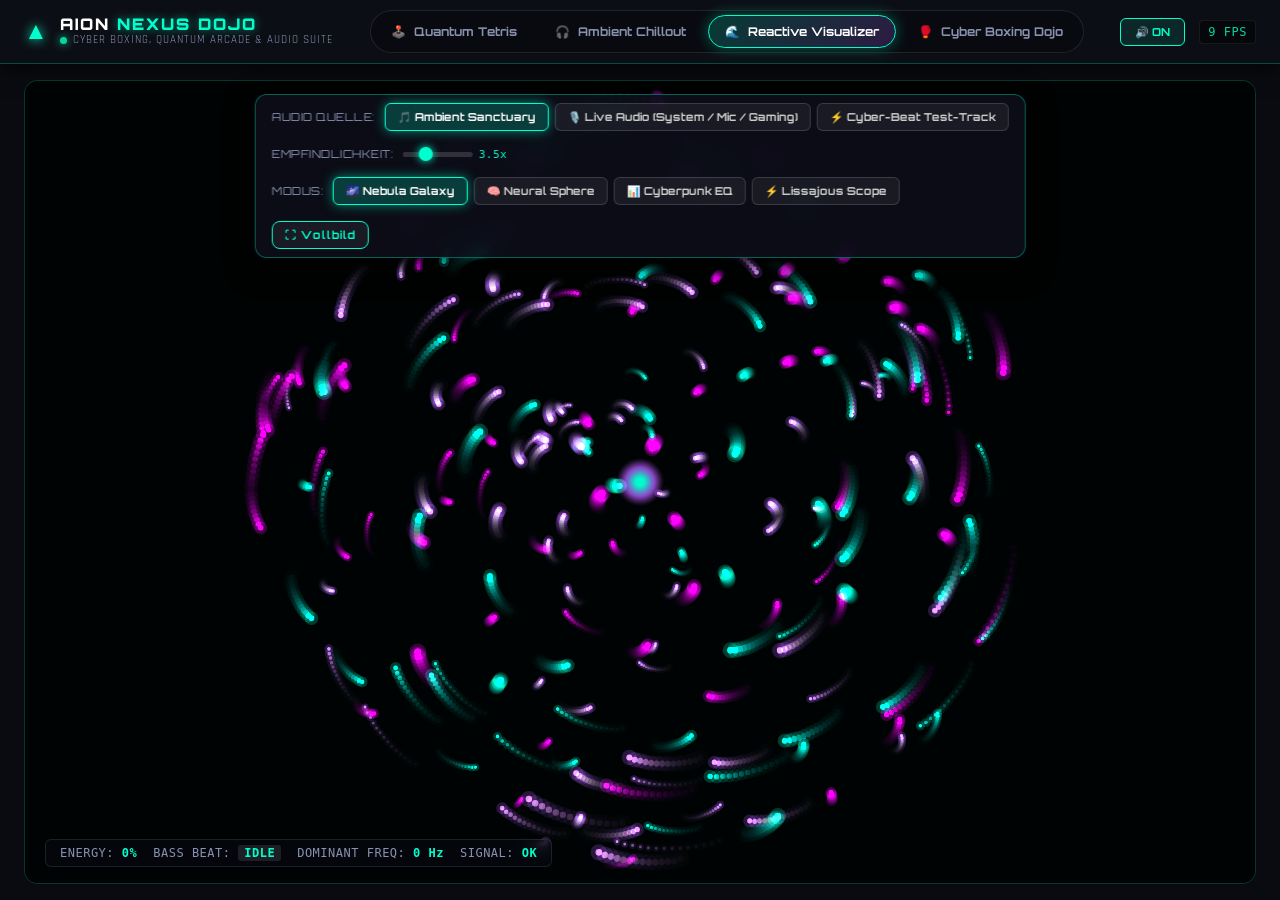
==== dojo/index.html @ 8d5af191 "feat(dojo): replace donate button with AION NEXUS Dojo (new tab) & bundle creative suite + focal ten" ====
<!DOCTYPE html>
<html lang="de">
<head>
    <meta charset="UTF-8">
    <meta name="viewport" content="width=device-width, initial-scale=1.0, maximum-scale=1.0, user-scalable=no">
    <title>AION NEXUS Dojo & Creative Lab</title>
    <link rel="stylesheet" href="style.css">
    <link rel="preconnect" href="https://fonts.googleapis.com">
    <link rel="preconnect" href="https://fonts.gstatic.com" crossorigin>
    <link href="https://fonts.googleapis.com/css2?family=Orbitron:wght@500;700;900&family=Rajdhani:wght@500;600;700&display=swap" rel="stylesheet">
</head>
<body>
    <div id="cyber-backdrop"></div>
    <div id="ambient-glow"></div>

    <!-- MAIN HEADER -->
    <header id="main-header">
        <div class="header-left">
            <div class="logo-mark">▲</div>
            <div class="logo-text">
                <h1>AION <span>NEXUS DOJO</span></h1>
                <div class="sub-status"><span class="live-dot"></span> CYBER BOXING, QUANTUM ARCADE & AUDIO SUITE</div>
            </div>
        </div>
        <nav id="nav-dock">
            <button class="nav-tab active" data-tab="tetris">
                <span class="tab-icon">🕹️</span>
                <span class="tab-label">Quantum Tetris</span>
            </button>
            <button class="nav-tab" data-tab="ambient">
                <span class="tab-icon">🎧</span>
                <span class="tab-label">Ambient Chillout</span>
            </button>
            <button class="nav-tab" data-tab="visualizer">
                <span class="tab-icon">🌊</span>
                <span class="tab-label">Reactive Visualizer</span>
            </button>
            <button class="nav-tab" data-tab="boxing">
                <span class="tab-icon">🥊</span>
                <span class="tab-label">Cyber Boxing Dojo</span>
            </button>
        </nav>
        <div class="header-right">
            <button id="btn-master-mute" class="control-btn" title="Master Audio Toggle">🔊 ON</button>
            <div id="fps-counter">60 FPS</div>
        </div>
    </header>

    <!-- CONTENT CONTAINER -->
    <main id="app-container">

        <!-- ================= TAB 1: QUANTUM TETRIS ================= -->
        <section id="tab-tetris" class="tab-panel active">
            <div class="tetris-wrapper">
                <!-- Left Sidebar: Hold & Stats -->
                <div class="tetris-side-col">
                    <div class="cyber-card hold-card">
                        <h3>HOLD</h3>
                        <canvas id="tetris-hold-canvas" width="80" height="65"></canvas>
                        <div class="card-hint">[C] / [Shift]</div>
                    </div>
                    <div class="cyber-card stat-card">
                        <div class="stat-item">
                            <span class="stat-title">SCORE</span>
                            <span id="tetris-score" class="stat-num neon-green">0</span>
                        </div>
                        <div class="stat-item">
                            <span class="stat-title">LINES</span>
                            <span id="tetris-lines" class="stat-num neon-cyan">0</span>
                        </div>
                        <div class="stat-item">
                            <span class="stat-title">LEVEL</span>
                            <span id="tetris-level" class="stat-num neon-gold">1</span>
                        </div>
                        <div class="stat-item">
                            <span class="stat-title">TEMPO</span>
                            <span id="tetris-speed" class="stat-num neon-magenta">1.0x</span>
                        </div>
                        <div class="stat-item">
                            <span class="stat-title">BEST</span>
                            <span id="tetris-highscore" class="stat-num neon-cyan">0</span>
                        </div>
                    </div>
                    
                    <!-- Permanent Controls Actions -->
                    <button id="btn-tetris-main-start" class="cyber-btn primary-glow w-100">▶ START SPIEL (SPACE)</button>
                    <button id="btn-tetris-main-pause" class="cyber-btn outline w-100">⏸ PAUSE (P)</button>
                </div>

                <!-- Center: Matrix Canvas (Compact 180x360 - 30% reduced) -->
                <div class="tetris-board-container compact">
                    <canvas id="tetris-canvas" width="180" height="360"></canvas>
                    <div id="tetris-overlay" class="overlay-modal">
                        <h2 id="tetris-overlay-title">QUANTUM TETRIS</h2>
                        <p id="tetris-overlay-msg">Bereit für die Matrix? Klicke auf Start oder drücke LEERTASTE / ENTER!</p>
                        <button id="btn-tetris-start" class="cyber-btn primary">▶ START GAME</button>
                    </div>
                </div>

                <!-- Right Sidebar: Next & Controls -->
                <div class="tetris-side-col">
                    <div class="cyber-card next-card">
                        <h3>NEXT</h3>
                        <canvas id="tetris-next-canvas" width="80" height="150"></canvas>
                    </div>
                    <div class="cyber-card controls-card">
                        <h3>TASTATUR</h3>
                        <ul class="key-list">
                            <li><span class="key-badge">◀ ▶ / A D</span> Bewegen</li>
                            <li><span class="key-badge">▲ / W</span> Drehen</li>
                            <li><span class="key-badge">▼ / S</span> Soft Drop</li>
                            <li><span class="key-badge">Space</span> Hard Drop</li>
                            <li><span class="key-badge">C / Shift</span> Hold Piece</li>
                            <li><span class="key-badge">P</span> Pause</li>
                        </ul>
                    </div>
                </div>
            </div>

            <!-- Mobile Touch Controls -->
            <div id="tetris-touch-bar">
                <button class="touch-btn" id="btn-t-hold">HOLD</button>
                <button class="touch-btn" id="btn-t-left">◀</button>
                <button class="touch-btn" id="btn-t-rotate">⟳</button>
                <button class="touch-btn" id="btn-t-right">▶</button>
                <button class="touch-btn" id="btn-t-down">▼</button>
                <button class="touch-btn accent" id="btn-t-drop">⚡ DROP</button>
            </div>
        </section>


        <!-- ================= TAB 2: AMBIENT CHILLOUT ================= -->
        <section id="tab-ambient" class="tab-panel">
            <div class="ambient-wrapper">
                <div class="ambient-intro-card">
                    <div class="ambient-title-row">
                        <div>
                            <h2>AION AMBIENT SANCTUARY</h2>
                            <p class="subtitle">Echtzeit generierte prozedurale Klangsphären & Theta-Wellen (Reine Synthese ohne Loops)</p>
                        </div>
                        <div class="ambient-global-actions">
                            <button id="btn-ambient-toggle" class="cyber-btn primary-glow">▶ START SANCTUARY</button>
                            <button id="btn-ambient-autodj" class="cyber-btn dj-btn">🎛️ AUTO-DJ: AUS</button>
                            <button id="btn-ambient-random" class="cyber-btn outline">🎲 RANDOM MOOD</button>
                        </div>
                    </div>

                    <!-- Auto-DJ Status Banner -->
                    <div id="autodj-banner" class="autodj-banner hidden">
                        <span class="dj-icon">🎧</span>
                        <span id="autodj-status-text">DJ AION: Analysiert Klangwellen und mischt Harmonien...</span>
                    </div>

                    <!-- Preset Selector -->
                    <div class="preset-pills">
                        <span class="preset-label">STIMMUNGEN:</span>
                        <button class="preset-pill active" data-preset="cosmic_void">🌌 Deep Cosmic Void</button>
                        <button class="preset-pill" data-preset="theta_meditation">🧘 432 Hz Theta Heal</button>
                        <button class="preset-pill" data-preset="stellar_rain">🌧️ Stellar Rain & Wind</button>
                        <button class="preset-pill" data-preset="cyber_aurora">✨ Cyber Aurora Pad</button>
                        <button class="preset-pill" data-preset="zen_temple">⛩️ Zen Bell Sanctuary</button>
                    </div>
                </div>

                <!-- Sliders Grid -->
                <div class="channel-grid">
                    <!-- Layer 1: Cosmic Drone -->
                    <div class="channel-card">
                        <div class="channel-header">
                            <span class="ch-badge">SUB</span>
                            <h4>Cosmic Sub-Bass Drone</h4>
                            <span class="ch-val" id="val-drone">65%</span>
                        </div>
                        <p class="ch-desc">Warme, schwebende Tiefbass-Resonanz (45–65 Hz)</p>
                        <input type="range" id="slider-drone" min="0" max="100" value="65" class="ch-slider">
                        <div class="ch-tags"><span>warm</span><span>grounding</span></div>
                    </div>

                    <!-- Layer 2: Binaural 432Hz Theta -->
                    <div class="channel-card highlight-purple">
                        <div class="channel-header">
                            <span class="ch-badge purple">THETA</span>
                            <h4>Binaural Waves (432 Hz / 6 Hz)</h4>
                            <span class="ch-val" id="val-binaural">50%</span>
                        </div>
                        <p class="ch-desc">Stereo-Phasendifferenz zur Förderung tiefer Entspannung</p>
                        <input type="range" id="slider-binaural" min="0" max="100" value="50" class="ch-slider purple">
                        <div class="ch-tags"><span>focus</span><span>alpha-theta</span></div>
                    </div>

                    <!-- Layer 3: Generative Chords -->
                    <div class="channel-card">
                        <div class="channel-header">
                            <span class="ch-badge cyan">HARMONY</span>
                            <h4>Ethereal Pad & Chords</h4>
                            <span class="ch-val" id="val-chords">60%</span>
                        </div>
                        <p class="ch-desc">Sanft modulierte, prozedurale Lydische / Pentatonische Akkorde</p>
                        <input type="range" id="slider-chords" min="0" max="100" value="60" class="ch-slider cyan">
                        <div class="ch-tags"><span>generative</span><span>floating</span></div>
                    </div>

                    <!-- Layer 4: Pink Noise Rain -->
                    <div class="channel-card">
                        <div class="channel-header">
                            <span class="ch-badge">NATURE</span>
                            <h4>Stellar Rain & Pink Noise</h4>
                            <span class="ch-val" id="val-rain">35%</span>
                        </div>
                        <p class="ch-desc">Gefiltertes prozedurales Rauschen für sanfte Schlaf-Atmosphäre</p>
                        <input type="range" id="slider-rain" min="0" max="100" value="35" class="ch-slider">
                        <div class="ch-tags"><span>calming</span><span>masking</span></div>
                    </div>

                    <!-- Layer 5: Stellar Wind -->
                    <div class="channel-card">
                        <div class="channel-header">
                            <span class="ch-badge">AIR</span>
                            <h4>Cosmic Solar Wind</h4>
                            <span class="ch-val" id="val-wind">40%</span>
                        </div>
                        <p class="ch-desc">Resonanter Bandpass-Wind mit dynamischer LFO-Modulation</p>
                        <input type="range" id="slider-wind" min="0" max="100" value="40" class="ch-slider">
                        <div class="ch-tags"><span>deep space</span><span>breathing</span></div>
                    </div>

                    <!-- Layer 6: Zen Chimes -->
                    <div class="channel-card">
                        <div class="channel-header">
                            <span class="ch-badge gold">BELLS</span>
                            <h4>Crystalline Chimes</h4>
                            <span class="ch-val" id="val-chimes">45%</span>
                        </div>
                        <p class="ch-desc">Zufällig perlende pentatonische Glocken mit langem Nachhall</p>
                        <input type="range" id="slider-chimes" min="0" max="100" value="45" class="ch-slider gold">
                        <div class="ch-tags"><span>sparkle</span><span>zen</span></div>
                    </div>
                </div>

                <!-- Mini Waveform Preview -->
                <div class="ambient-footer-card">
                    <span class="footer-label">SANCTUARY AUDIO SPECTRUM</span>
                    <canvas id="ambient-mini-canvas" width="600" height="40"></canvas>
                    <button id="btn-ambient-to-visualizer" class="cyber-btn sm outline">IN GROSSEM VISUALIZER ÖFFNEN ➔</button>
                </div>
            </div>
        </section>


        <!-- ================= TAB 3: REACTIVE VISUALIZER ================= -->
        <section id="tab-visualizer" class="tab-panel">
            <div class="visualizer-wrapper">
                <!-- Floating Control Dock -->
                <div class="vis-dock">
                    <div class="vis-source-group">
                        <span class="vis-label">AUDIO QUELLE:</span>
                        <button id="btn-source-ambient" class="vis-btn active">🎵 Ambient Sanctuary</button>
                        <button id="btn-source-mic" class="vis-btn">🎙️ Live Audio (System / Mic / Gaming)</button>
                        <button id="btn-source-testbeat" class="vis-btn">⚡ Cyber-Beat Test-Track</button>
                    </div>

                    <div class="vis-sens-group">
                        <span class="vis-label">EMPFINDLICHKEIT:</span>
                        <input type="range" id="slider-vis-sens" min="10" max="100" value="35" step="5" class="vis-slider" title="Audio Sensitivity / Pre-Amp">
                        <span id="val-vis-sens" class="sens-val">3.5x</span>
                    </div>

                    <div class="vis-mode-group">
                        <span class="vis-label">MODUS:</span>
                        <button class="vis-mode-btn active" data-mode="nebula">🌌 Nebula Galaxy</button>
                        <button class="vis-mode-btn" data-mode="sphere">🧠 Neural Sphere</button>
                        <button class="vis-mode-btn" data-mode="bars">📊 Cyberpunk EQ</button>
                        <button class="vis-mode-btn" data-mode="lissajous">⚡ Lissajous Scope</button>
                    </div>

                    <div class="vis-action-group">
                        <button id="btn-vis-fullscreen" class="cyber-btn sm outline" title="Toggle Fullscreen">⛶ Vollbild</button>
                    </div>
                </div>

                <!-- Main Reactive Canvas -->
                <div class="vis-canvas-container">
                    <canvas id="visualizer-canvas"></canvas>
                    <div id="vis-hud">
                        <div class="hud-item"><span class="hud-lbl">ENERGY:</span> <span id="hud-energy">0%</span></div>
                        <div class="hud-item"><span class="hud-lbl">BASS BEAT:</span> <span id="hud-beat" class="beat-pill">IDLE</span></div>
                        <div class="hud-item"><span class="hud-lbl">DOMINANT FREQ:</span> <span id="hud-freq">0 Hz</span></div>
                        <div class="hud-item"><span class="hud-lbl">SIGNAL:</span> <span id="hud-signal" style="color: #00ffcc;">OK</span></div>
                    </div>
                </div>
            </div>
        </section>


        <!-- ================= TAB 4: CYBER BOXING REFLEX DOJO ================= -->
        <section id="tab-boxing" class="tab-panel">
            <div class="boxing-wrapper">
                <div class="boxing-layout">
                    <!-- Left: Fighter Stats & Performance -->
                    <div class="cyber-card boxing-stats-card">
                        <h3>FIGHTER STATS</h3>
                        <div class="box-stat">
                            <span class="box-lbl">RUNDE</span>
                            <span id="box-round" class="box-val neon-gold">1 / 12</span>
                        </div>
                        <div class="box-stat">
                            <span class="box-lbl">MATCH-ZEIT</span>
                            <span id="box-timer" class="box-val neon-cyan">03:00</span>
                        </div>
                        <div class="box-stat">
                            <span class="box-lbl">TEMPO / DANGER</span>
                            <span id="box-danger" class="box-val neon-magenta">LVL 1 (NORMAL)</span>
                        </div>
                        <div class="box-stat">
                            <span class="box-lbl">SCORE</span>
                            <span id="box-score" class="box-val neon-green">0</span>
                        </div>
                        <div class="box-stat">
                            <span class="box-lbl">COMBO</span>
                            <span id="box-combo" class="box-val neon-magenta">0x</span>
                        </div>
                        <div class="box-stat">
                            <span class="box-lbl">REAKTION</span>
                            <span id="box-reaction" class="box-val neon-cyan">--- ms</span>
                        </div>
                        <div class="box-stat">
                            <span class="box-lbl">GENAUIGKEIT</span>
                            <span id="box-accuracy" class="box-val">100%</span>
                        </div>

                        <button id="btn-boxing-restart-side" class="cyber-btn primary-glow w-100 mt-2">🔄 NEUER KAMPF</button>
                        <button id="btn-boxing-hof-trigger" class="cyber-btn sm outline w-100 mt-2">🏆 BESTENLISTE</button>
                    </div>

                    <!-- Center: 3D Wireframe Boxing Ring Canvas -->
                    <div class="boxing-ring-container">
                        <canvas id="boxing-canvas" width="600" height="480"></canvas>
                        
                        <!-- Floating Action Prompt -->
                        <div id="boxing-prompt" class="boxing-prompt-banner hidden">
                            <span id="boxing-prompt-action">DODGE LEFT!</span>
                            <span id="boxing-prompt-key">[ Q / ◀ ]</span>
                        </div>

                        <!-- Start / Game Over Overlay -->
                        <div id="boxing-overlay" class="overlay-modal">
                            <h2 id="boxing-overlay-title">CYBER BOXING REFLEX DOJO</h2>
                            <p id="boxing-overlay-desc">12-Runden-Meisterschaft (Max 3:00 Min.)! Beide Boxer besitzen Health & Stamina. Außerhalb von Betäubung blockt Aion Schläge ab. Schlage im perfekten Konter-Moment zu!</p>
                            
                            <!-- Highscore Input Row (Visible on Match Finish) -->
                            <div id="boxing-score-input-wrap" class="score-input-box hidden">
                                <input type="text" id="boxing-name-input" placeholder="DEIN KÄMPFER-NAME" maxlength="12" class="cyber-name-input">
                                <button id="btn-boxing-save-score" class="cyber-btn primary-glow">💾 IN BESTENLISTE SPEICHERN</button>
                            </div>

                            <div class="overlay-btn-group">
                                <button id="btn-boxing-start" class="cyber-btn primary">▶ ENTER THE RING</button>
                                <button id="btn-boxing-view-hof" class="cyber-btn outline">🏆 BESTENLISTE</button>
                            </div>
                        </div>

                        <!-- Hall of Fame Modal -->
                        <div id="boxing-hof-modal" class="overlay-modal hidden">
                            <h2>🏆 CYBER BOXING HALL OF FAME</h2>
                            <p>Die besten Boxer des 12-Runden-Turniers (Max 3 Min.)</p>
                            <div class="hof-table-wrap">
                                <table class="hof-table">
                                    <thead>
                                        <tr>
                                            <th>#</th>
                                            <th>NAME</th>
                                            <th>RUNDEN</th>
                                            <th>ZEIT</th>
                                            <th>SCORE</th>
                                            <th>STATUS</th>
                                        </tr>
                                    </thead>
                                    <tbody id="hof-table-body">
                                        <!-- Injected via JavaScript -->
                                    </tbody>
                                </table>
                            </div>
                            <div class="hof-actions">
                                <button id="btn-close-hof" class="cyber-btn primary">SCHLIESSEN</button>
                                <button id="btn-clear-hof" class="cyber-btn sm outline">ZURÜCKSETZEN</button>
                            </div>
                        </div>
                    </div>

                    <!-- Right: Key Controls Guide & Health/Stamina for BOTH -->
                    <div class="cyber-card boxing-guide-card">
                        <h3>STATUS & DECKUNG</h3>
                        
                        <!-- Aion Health & Stamina -->
                        <div class="health-block">
                            <div class="health-header">
                                <span>AION HEALTH</span>
                                <span id="aion-hp-val">100%</span>
                            </div>
                            <div class="health-bar-track">
                                <div id="aion-hp-bar" class="health-fill opponent" style="width: 100%;"></div>
                            </div>
                        </div>
                        <div class="health-block">
                            <div class="health-header">
                                <span>AION STAMINA</span>
                                <span id="aion-stamina-val">100%</span>
                            </div>
                            <div class="health-bar-track">
                                <div id="aion-stamina-bar" class="health-fill aion-stamina" style="width: 100%;"></div>
                            </div>
                        </div>

                        <!-- Player Health & Stamina -->
                        <div class="health-block mt-2">
                            <div class="health-header">
                                <span>DEINE HEALTH</span>
                                <span id="player-hp-val">100%</span>
                            </div>
                            <div class="health-bar-track">
                                <div id="player-hp-bar" class="health-fill player-hp" style="width: 100%;"></div>
                            </div>
                        </div>
                        <div class="health-block">
                            <div class="health-header">
                                <span>DEINE STAMINA</span>
                                <span id="player-stamina-val">100%</span>
                            </div>
                            <div class="health-bar-track">
                                <div id="player-stamina-bar" class="health-fill player" style="width: 100%;"></div>
                            </div>
                        </div>

                        <div class="guide-box">
                            <h4>BEFEHLE (EINZELN DRÜCKEN):</h4>
                            <div class="guide-row"><span class="key-badge">Q / ◀</span> Ausweichen LINKS</div>
                            <div class="guide-row"><span class="key-badge">W / ▲</span> HIGH BLOCK (Deckung)</div>
                            <div class="guide-row"><span class="key-badge">E / ▶</span> Ausweichen RECHTS</div>
                            <div class="guide-row"><span class="key-badge">LEER / F</span> 🥊 PUNCH / KONTER!</div>
                        </div>
                    </div>
                </div>

                <!-- On-Screen Action Buttons for Mobile/Mouse -->
                <div id="boxing-action-bar">
                    <button class="box-action-btn" id="btn-box-dodge-l">◀ AUSWEICHEN L (Q)</button>
                    <button class="box-action-btn" id="btn-box-block">🛡️ DECKUNG (W)</button>
                    <button class="box-action-btn" id="btn-box-dodge-r">AUSWEICHEN R (E) ▶</button>
                    <button class="box-action-btn punch-accent" id="btn-box-counter">🥊 SCHLAGEN (SPACE)</button>
                </div>
            </div>
        </section>

    </main>

    <!-- Unified Toast Notifications -->
    <div id="toast-container"></div>

    <!-- Scripts -->
    <script src="ambient.js"></script>
    <script src="visualizer.js"></script>
    <script src="tetris.js"></script>
    <script src="boxing.js"></script>
    <script src="app.js"></script>
</body>
</html>
---- dojo/style.css ----
/* =============================================================================
   AION CREATIVE LAB & ARCADE - CYBERPUNK STYLESHEET
   ============================================================================= */

:root {
    --bg-dark: #0a0b10;
    --bg-panel: rgba(16, 18, 28, 0.88);
    --border-glow: rgba(0, 255, 204, 0.35);
    --cyan: #00ffcc;
    --magenta: #ff00ff;
    --purple: #9d4edd;
    --gold: #ffd166;
    --red: #ff3366;
    --green: #06d6a0;
    --text-primary: #e6e9f0;
    --text-muted: #8892b0;
    --font-heading: 'Orbitron', -apple-system, BlinkMacSystemFont, sans-serif;
    --font-body: 'Rajdhani', -apple-system, BlinkMacSystemFont, sans-serif;
}

* {
    box-sizing: border-box;
    margin: 0;
    padding: 0;
    user-select: none;
    -webkit-user-select: none;
}

html, body {
    width: 100%;
    height: 100%;
    overflow: hidden;
    background-color: var(--bg-dark);
    font-family: var(--font-body);
    color: var(--text-primary);
    font-size: 16px;
    letter-spacing: 0.5px;
}

/* Background Atmosphere */
#cyber-backdrop {
    position: fixed;
    top: 0; left: 0; width: 100%; height: 100%;
    background: radial-gradient(circle at 50% 10%, rgba(20, 24, 45, 0.9) 0%, rgba(10, 11, 16, 1) 90%),
                linear-gradient(rgba(0, 255, 204, 0.02) 1px, transparent 1px),
                linear-gradient(90deg, rgba(0, 255, 204, 0.02) 1px, transparent 1px);
    background-size: 100% 100%, 40px 40px, 40px 40px;
    z-index: -2;
    pointer-events: none;
}

#ambient-glow {
    position: fixed;
    top: -20%; left: 30%; width: 40vw; height: 40vw;
    background: radial-gradient(circle, rgba(157, 78, 221, 0.12) 0%, transparent 70%);
    filter: blur(80px);
    z-index: -1;
    pointer-events: none;
    transition: opacity 1s ease;
}

/* Header */
#main-header {
    height: 64px;
    display: flex;
    align-items: center;
    justify-content: space-between;
    padding: 0 24px;
    background: rgba(12, 14, 22, 0.95);
    border-bottom: 1px solid rgba(0, 255, 204, 0.25);
    box-shadow: 0 4px 20px rgba(0, 0, 0, 0.7);
    z-index: 100;
}

.header-left {
    display: flex;
    align-items: center;
    gap: 12px;
}

.logo-mark {
    font-size: 24px;
    color: var(--cyan);
    text-shadow: 0 0 12px var(--cyan);
}

.logo-text h1 {
    font-family: var(--font-heading);
    font-size: 16px;
    font-weight: 900;
    letter-spacing: 2px;
    color: #fff;
    line-height: 1.1;
}

.logo-text h1 span {
    color: var(--cyan);
    text-shadow: 0 0 10px rgba(0, 255, 204, 0.6);
}

.sub-status {
    font-size: 11px;
    color: var(--text-muted);
    letter-spacing: 1px;
    display: flex;
    align-items: center;
    gap: 6px;
}

.live-dot {
    width: 7px;
    height: 7px;
    background: var(--green);
    border-radius: 50%;
    box-shadow: 0 0 8px var(--green);
    animation: blink 2s infinite ease-in-out;
}

@keyframes blink {
    0%, 100% { opacity: 1; transform: scale(1); }
    50% { opacity: 0.4; transform: scale(0.85); }
}

/* Nav Dock */
#nav-dock {
    display: flex;
    gap: 6px;
    background: rgba(8, 9, 14, 0.7);
    padding: 4px;
    border-radius: 30px;
    border: 1px solid rgba(255, 255, 255, 0.1);
}

.nav-tab {
    background: transparent;
    border: none;
    color: var(--text-muted);
    font-family: var(--font-heading);
    font-size: 12px;
    font-weight: 700;
    padding: 8px 16px;
    border-radius: 20px;
    cursor: pointer;
    display: flex;
    align-items: center;
    gap: 8px;
    transition: all 0.25s cubic-bezier(0.16, 1, 0.3, 1);
}

.nav-tab:hover {
    color: #fff;
    background: rgba(255, 255, 255, 0.05);
}

.nav-tab.active {
    background: linear-gradient(135deg, rgba(0, 255, 204, 0.2) 0%, rgba(157, 78, 221, 0.25) 100%);
    color: #fff;
    border: 1px solid var(--cyan);
    box-shadow: 0 0 15px rgba(0, 255, 204, 0.35);
}

.header-right {
    display: flex;
    align-items: center;
    gap: 14px;
}

.control-btn {
    background: rgba(0, 255, 204, 0.1);
    border: 1px solid var(--cyan);
    color: var(--cyan);
    font-family: var(--font-heading);
    font-size: 11px;
    font-weight: 700;
    padding: 6px 14px;
    border-radius: 6px;
    cursor: pointer;
    transition: all 0.2s;
}

.control-btn:hover {
    background: rgba(0, 255, 204, 0.25);
    box-shadow: 0 0 10px rgba(0, 255, 204, 0.5);
}

#fps-counter {
    font-family: monospace;
    font-size: 12px;
    color: var(--green);
    background: rgba(0, 0, 0, 0.5);
    padding: 4px 8px;
    border-radius: 4px;
    border: 1px solid rgba(255, 255, 255, 0.08);
}

/* App Container */
#app-container {
    height: calc(100% - 64px);
    width: 100%;
    position: relative;
    overflow: hidden;
}

.tab-panel {
    display: none;
    width: 100%;
    height: 100%;
    padding: 16px 24px;
    overflow-y: auto;
    animation: fadeInTab 0.3s ease-out;
}

.tab-panel.active {
    display: block;
}

@keyframes fadeInTab {
    from { opacity: 0; transform: scale(0.99); }
    to { opacity: 1; transform: scale(1); }
}

/* Common Cyber Cards & Buttons */
.cyber-card {
    background: var(--bg-panel);
    border: 1px solid rgba(0, 255, 204, 0.2);
    border-radius: 12px;
    backdrop-filter: blur(12px);
    box-shadow: 0 8px 32px rgba(0, 0, 0, 0.6);
    padding: 16px;
}

.cyber-card h3 {
    font-family: var(--font-heading);
    font-size: 13px;
    letter-spacing: 1.5px;
    color: var(--cyan);
    margin-bottom: 12px;
    border-bottom: 1px solid rgba(0, 255, 204, 0.2);
    padding-bottom: 6px;
}

.cyber-btn {
    background: rgba(255, 255, 255, 0.06);
    border: 1px solid rgba(255, 255, 255, 0.2);
    color: #fff;
    font-family: var(--font-heading);
    font-size: 12px;
    font-weight: 700;
    padding: 10px 18px;
    border-radius: 8px;
    cursor: pointer;
    transition: all 0.2s;
    letter-spacing: 1px;
    text-align: center;
}

.cyber-btn:hover {
    background: rgba(255, 255, 255, 0.12);
    transform: translateY(-1px);
}

.cyber-btn.primary {
    background: linear-gradient(135deg, #00ffcc 0%, #00b4d8 100%);
    color: #050811;
    border: none;
    box-shadow: 0 0 20px rgba(0, 255, 204, 0.4);
}

.cyber-btn.primary:hover {
    box-shadow: 0 0 30px rgba(0, 255, 204, 0.7);
    transform: scale(1.02);
}

.cyber-btn.primary-glow {
    background: linear-gradient(135deg, #9d4edd 0%, #ff00ff 100%);
    border: none;
    color: #fff;
    box-shadow: 0 0 20px rgba(157, 78, 221, 0.5);
}

.cyber-btn.primary-glow:hover {
    box-shadow: 0 0 30px rgba(255, 0, 255, 0.8);
    transform: scale(1.02);
}

.cyber-btn.dj-btn {
    background: linear-gradient(135deg, rgba(255, 209, 102, 0.2) 0%, rgba(255, 136, 0, 0.3) 100%);
    border: 1px solid var(--gold);
    color: var(--gold);
}

.cyber-btn.dj-btn.active {
    background: linear-gradient(135deg, #ff8800 0%, #ffd166 100%);
    color: #0a0b10;
    box-shadow: 0 0 20px rgba(255, 209, 102, 0.7);
    animation: djPulse 1s infinite alternate;
}

@keyframes djPulse {
    from { transform: scale(1); }
    to { transform: scale(1.04); }
}

.cyber-btn.sm {
    padding: 6px 12px;
    font-size: 11px;
}

.cyber-btn.outline {
    border-color: var(--cyan);
    color: var(--cyan);
}

.w-100 { width: 100%; }
.mt-2 { margin-top: 8px; }

.neon-cyan { color: var(--cyan); text-shadow: 0 0 8px rgba(0,255,204,0.6); }
.neon-green { color: var(--green); text-shadow: 0 0 8px rgba(6,214,160,0.6); }
.neon-magenta { color: var(--magenta); text-shadow: 0 0 8px rgba(255,0,255,0.6); }
.neon-gold { color: var(--gold); text-shadow: 0 0 8px rgba(255,209,102,0.6); }

/* =============================================================================
   TAB 1: QUANTUM TETRIS
   ============================================================================= */
.tetris-wrapper {
    display: flex;
    justify-content: center;
    align-items: flex-start;
    gap: 20px;
    max-width: 900px;
    margin: 0 auto;
    height: 100%;
}

.tetris-side-col {
    display: flex;
    flex-direction: column;
    gap: 12px;
    width: 170px;
}

.hold-card, .next-card {
    display: flex;
    flex-direction: column;
    align-items: center;
}

.card-hint {
    font-size: 11px;
    color: var(--text-muted);
    margin-top: 6px;
}

.stat-item {
    display: flex;
    justify-content: space-between;
    align-items: baseline;
    margin-bottom: 8px;
}

.stat-item:last-child { margin-bottom: 0; }

.stat-title {
    font-size: 12px;
    color: var(--text-muted);
    font-weight: 600;
}

.stat-num {
    font-family: var(--font-heading);
    font-size: 18px;
    font-weight: 900;
}

.tetris-board-container {
    position: relative;
    border: 2px solid rgba(0, 255, 204, 0.4);
    border-radius: 12px;
    overflow: hidden;
    box-shadow: 0 0 35px rgba(0, 255, 204, 0.25), inset 0 0 20px rgba(0, 0, 0, 0.8);
    background: #06080e;
}

#tetris-canvas {
    display: block;
    width: 300px;
    height: 600px;
}

.key-list {
    list-style: none;
    font-size: 11.5px;
    display: flex;
    flex-direction: column;
    gap: 6px;
}

.key-list li {
    display: flex;
    justify-content: space-between;
    align-items: center;
}

.key-badge {
    background: rgba(255, 255, 255, 0.12);
    border: 1px solid rgba(255, 255, 255, 0.2);
    padding: 2px 6px;
    border-radius: 4px;
    font-family: monospace;
    font-size: 11px;
    color: var(--cyan);
}

.overlay-modal {
    position: absolute;
    top: 0; left: 0; width: 100%; height: 100%;
    background: rgba(6, 8, 14, 0.92);
    backdrop-filter: blur(8px);
    display: flex;
    flex-direction: column;
    align-items: center;
    justify-content: center;
    gap: 16px;
    padding: 24px;
    text-align: center;
    z-index: 20;
    transition: opacity 0.2s;
}

/* Utility */
.hidden {
    display: none !important;
}

.overlay-modal.hidden {
    opacity: 0;
    pointer-events: none;
}

.overlay-modal h2 {
    font-family: var(--font-heading);
    font-size: 22px;
    color: var(--cyan);
    letter-spacing: 2px;
}

.overlay-modal p {
    font-size: 14px;
    color: var(--text-muted);
}

#tetris-touch-bar {
    display: none;
    position: fixed;
    bottom: 10px; left: 50%;
    transform: translateX(-50%);
    gap: 8px;
    z-index: 50;
}

.touch-btn {
    background: rgba(16, 18, 28, 0.95);
    border: 1px solid var(--cyan);
    color: #fff;
    width: 52px; height: 52px;
    border-radius: 12px;
    font-size: 16px;
    font-weight: bold;
    display: flex;
    align-items: center;
    justify-content: center;
}

.touch-btn.accent {
    width: 76px;
    background: var(--cyan);
    color: #050811;
}

/* =============================================================================
   TAB 2: AMBIENT CHILLOUT SANCTUARY
   ============================================================================= */
.ambient-wrapper {
    max-width: 1100px;
    margin: 0 auto;
    display: flex;
    flex-direction: column;
    gap: 16px;
}

.ambient-intro-card {
    background: var(--bg-panel);
    border: 1px solid rgba(157, 78, 221, 0.4);
    border-radius: 14px;
    padding: 20px 24px;
    box-shadow: 0 10px 40px rgba(0, 0, 0, 0.5);
}

.ambient-title-row {
    display: flex;
    justify-content: space-between;
    align-items: center;
    margin-bottom: 12px;
    flex-wrap: wrap;
    gap: 10px;
}

.ambient-intro-card h2 {
    font-family: var(--font-heading);
    font-size: 20px;
    color: #fff;
    letter-spacing: 2px;
    text-shadow: 0 0 10px rgba(157, 78, 221, 0.5);
}

.subtitle {
    font-size: 13.5px;
    color: var(--text-muted);
    margin-top: 3px;
}

.ambient-global-actions {
    display: flex;
    gap: 8px;
    align-items: center;
}

.autodj-banner {
    display: flex;
    align-items: center;
    gap: 10px;
    background: rgba(255, 209, 102, 0.12);
    border: 1px solid var(--gold);
    color: #fff;
    padding: 8px 14px;
    border-radius: 8px;
    font-size: 13px;
    font-weight: 600;
    margin-bottom: 12px;
    box-shadow: 0 0 15px rgba(255, 209, 102, 0.3);
}

.autodj-banner.hidden {
    display: none;
}

.dj-icon {
    font-size: 18px;
    animation: rotateDj 2s infinite linear;
}

@keyframes rotateDj {
    0% { transform: rotate(0deg); }
    100% { transform: rotate(360deg); }
}

.preset-pills {
    display: flex;
    align-items: center;
    gap: 8px;
    flex-wrap: wrap;
    border-top: 1px solid rgba(255, 255, 255, 0.08);
    padding-top: 12px;
}

.preset-label {
    font-size: 11px;
    font-family: var(--font-heading);
    color: var(--text-muted);
    margin-right: 6px;
}

.preset-pill {
    background: rgba(255, 255, 255, 0.04);
    border: 1px solid rgba(255, 255, 255, 0.15);
    color: #ccc;
    font-family: var(--font-body);
    font-size: 13px;
    font-weight: 600;
    padding: 5px 12px;
    border-radius: 16px;
    cursor: pointer;
    transition: all 0.2s;
}

.preset-pill:hover {
    color: #fff;
    border-color: rgba(255, 255, 255, 0.4);
}

.preset-pill.active {
    background: rgba(157, 78, 221, 0.25);
    border-color: var(--magenta);
    color: #fff;
    box-shadow: 0 0 12px rgba(255, 0, 255, 0.4);
}

.channel-grid {
    display: grid;
    grid-template-columns: repeat(auto-fit, minmax(320px, 1fr));
    gap: 16px;
}

.channel-card {
    background: var(--bg-panel);
    border: 1px solid rgba(255, 255, 255, 0.1);
    border-radius: 12px;
    padding: 16px;
    display: flex;
    flex-direction: column;
    gap: 8px;
    transition: all 0.2s;
}

.channel-card:hover {
    border-color: rgba(0, 255, 204, 0.4);
    transform: translateY(-2px);
}

.channel-card.highlight-purple {
    border-color: rgba(157, 78, 221, 0.4);
}

.channel-header {
    display: flex;
    align-items: center;
    justify-content: space-between;
    gap: 8px;
}

.channel-header h4 {
    font-size: 15px;
    color: #fff;
    font-weight: 700;
    flex: 1;
}

.ch-badge {
    font-size: 10px;
    font-family: var(--font-heading);
    padding: 2px 6px;
    border-radius: 4px;
    background: rgba(0, 255, 204, 0.15);
    color: var(--cyan);
}

.ch-badge.purple {
    background: rgba(157, 78, 221, 0.2);
    color: var(--magenta);
}

.ch-badge.cyan {
    background: rgba(0, 180, 216, 0.2);
    color: #00b4d8;
}

.ch-badge.gold {
    background: rgba(255, 209, 102, 0.2);
    color: var(--gold);
}

.ch-val {
    font-family: monospace;
    font-size: 13px;
    color: var(--cyan);
    font-weight: bold;
}

.ch-desc {
    font-size: 12px;
    color: var(--text-muted);
}

.ch-slider {
    -webkit-appearance: none;
    appearance: none;
    width: 100%;
    height: 6px;
    background: rgba(255, 255, 255, 0.1);
    border-radius: 3px;
    outline: none;
    margin: 8px 0;
}

.ch-slider::-webkit-slider-thumb {
    -webkit-appearance: none;
    appearance: none;
    width: 16px;
    height: 16px;
    border-radius: 50%;
    background: var(--cyan);
    cursor: pointer;
    box-shadow: 0 0 10px var(--cyan);
    transition: transform 0.1s;
}

.ch-slider.purple::-webkit-slider-thumb {
    background: var(--magenta);
    box-shadow: 0 0 10px var(--magenta);
}

.ch-slider.cyan::-webkit-slider-thumb {
    background: #00b4d8;
    box-shadow: 0 0 10px #00b4d8;
}

.ch-slider.gold::-webkit-slider-thumb {
    background: var(--gold);
    box-shadow: 0 0 10px var(--gold);
}

.ch-tags {
    display: flex;
    gap: 6px;
}

.ch-tags span {
    font-size: 10px;
    color: var(--text-muted);
    background: rgba(255, 255, 255, 0.04);
    padding: 1px 6px;
    border-radius: 4px;
}

.ambient-footer-card {
    background: var(--bg-panel);
    border: 1px solid rgba(0, 255, 204, 0.2);
    border-radius: 12px;
    padding: 12px 18px;
    display: flex;
    align-items: center;
    justify-content: space-between;
    gap: 20px;
}

.footer-label {
    font-size: 11px;
    font-family: var(--font-heading);
    color: var(--text-muted);
    white-space: nowrap;
}

#ambient-mini-canvas {
    flex: 1;
    height: 38px;
    background: rgba(0, 0, 0, 0.4);
    border-radius: 6px;
}

/* =============================================================================
   TAB 3: REACTIVE VISUALIZER
   ============================================================================= */
.visualizer-wrapper {
    width: 100%;
    height: 100%;
    position: relative;
    display: flex;
    flex-direction: column;
}

.vis-dock {
    position: absolute;
    top: 14px;
    left: 50%;
    transform: translateX(-50%);
    background: rgba(12, 14, 24, 0.92);
    border: 1px solid rgba(0, 255, 204, 0.35);
    border-radius: 12px;
    padding: 8px 16px;
    display: flex;
    align-items: center;
    gap: 16px;
    z-index: 20;
    backdrop-filter: blur(12px);
    box-shadow: 0 8px 30px rgba(0, 0, 0, 0.7);
    flex-wrap: wrap;
}

.vis-source-group, .vis-mode-group, .vis-sens-group {
    display: flex;
    align-items: center;
    gap: 6px;
}

.vis-label {
    font-size: 11px;
    font-family: var(--font-heading);
    color: var(--text-muted);
    margin-right: 4px;
    white-space: nowrap;
}

.vis-slider {
    width: 70px;
    height: 5px;
    background: rgba(255, 255, 255, 0.15);
    border-radius: 3px;
    outline: none;
    -webkit-appearance: none;
}

.vis-slider::-webkit-slider-thumb {
    -webkit-appearance: none;
    width: 14px;
    height: 14px;
    border-radius: 50%;
    background: var(--cyan);
    cursor: pointer;
    box-shadow: 0 0 8px var(--cyan);
}

.sens-val {
    font-size: 11px;
    font-family: monospace;
    color: var(--cyan);
    min-width: 32px;
}

.vis-btn, .vis-mode-btn {
    background: rgba(255, 255, 255, 0.06);
    border: 1px solid rgba(255, 255, 255, 0.15);
    color: #ccc;
    font-family: var(--font-heading);
    font-size: 11px;
    font-weight: 700;
    padding: 6px 12px;
    border-radius: 6px;
    cursor: pointer;
    transition: all 0.2s;
    white-space: nowrap;
}

.vis-btn:hover, .vis-mode-btn:hover {
    color: #fff;
    border-color: var(--cyan);
}

.vis-btn.active, .vis-mode-btn.active {
    background: rgba(0, 255, 204, 0.2);
    border-color: var(--cyan);
    color: #fff;
    box-shadow: 0 0 12px rgba(0, 255, 204, 0.5);
}

.vis-canvas-container {
    width: 100%;
    height: 100%;
    border-radius: 14px;
    overflow: hidden;
    position: relative;
    border: 1px solid rgba(0, 255, 204, 0.2);
    box-shadow: inset 0 0 40px rgba(0, 0, 0, 0.9);
    background: #040508;
}

#visualizer-canvas {
    width: 100%;
    height: 100%;
    display: block;
}

#vis-hud {
    position: absolute;
    bottom: 16px;
    left: 20px;
    display: flex;
    gap: 16px;
    font-family: monospace;
    font-size: 12px;
    color: var(--text-muted);
    background: rgba(6, 8, 14, 0.8);
    padding: 6px 14px;
    border-radius: 6px;
    border: 1px solid rgba(255, 255, 255, 0.1);
    backdrop-filter: blur(8px);
}

.hud-item span:last-child {
    color: var(--cyan);
    font-weight: bold;
}

.beat-pill {
    padding: 1px 6px;
    border-radius: 3px;
    background: rgba(255, 255, 255, 0.1);
}

.beat-pill.active {
    background: var(--red);
    color: #fff !important;
    box-shadow: 0 0 10px var(--red);
}

/* =============================================================================
   TAB 4: CYBER BOXING REFLEX DOJO
   ============================================================================= */
.boxing-wrapper {
    max-width: 1100px;
    margin: 0 auto;
    display: flex;
    flex-direction: column;
    gap: 14px;
    height: 100%;
}

.boxing-layout {
    display: flex;
    gap: 20px;
    justify-content: center;
    align-items: stretch;
}

.boxing-stats-card, .boxing-guide-card {
    width: 220px;
    display: flex;
    flex-direction: column;
    gap: 12px;
}

.box-stat {
    display: flex;
    justify-content: space-between;
    align-items: baseline;
    border-bottom: 1px solid rgba(255, 255, 255, 0.05);
    padding-bottom: 6px;
}

.box-lbl {
    font-size: 12px;
    color: var(--text-muted);
}

.box-val {
    font-family: var(--font-heading);
    font-size: 16px;
    font-weight: 700;
}

.boxing-ring-container {
    position: relative;
    width: 600px;
    height: 480px;
    background: radial-gradient(circle at 50% 60%, rgba(20, 25, 45, 0.8) 0%, rgba(6, 8, 14, 1) 90%);
    border: 2px solid rgba(255, 0, 255, 0.4);
    border-radius: 14px;
    overflow: hidden;
    box-shadow: 0 0 40px rgba(255, 0, 255, 0.25), inset 0 0 30px rgba(0, 0, 0, 0.8);
}

#boxing-canvas {
    width: 100%;
    height: 100%;
    display: block;
}

.boxing-prompt-banner {
    position: absolute;
    top: 25px;
    left: 50%;
    transform: translateX(-50%);
    background: rgba(255, 0, 85, 0.95);
    color: #fff;
    padding: 10px 24px;
    border-radius: 30px;
    font-family: var(--font-heading);
    font-size: 18px;
    font-weight: 900;
    letter-spacing: 2px;
    display: flex;
    align-items: center;
    gap: 12px;
    box-shadow: 0 0 30px rgba(255, 0, 85, 0.9);
    animation: pulsePrompt 0.4s infinite alternate;
}

@keyframes pulsePrompt {
    from { transform: translateX(-50%) scale(0.96); }
    to { transform: translateX(-50%) scale(1.04); }
}

.health-block {
    display: flex;
    flex-direction: column;
    gap: 6px;
}

.health-header {
    display: flex;
    justify-content: space-between;
    font-size: 11px;
    font-family: var(--font-heading);
    color: var(--text-muted);
}

.health-bar-track {
    width: 100%;
    height: 12px;
    background: rgba(255, 255, 255, 0.1);
    border-radius: 6px;
    overflow: hidden;
    border: 1px solid rgba(255, 255, 255, 0.15);
}

.health-fill {
    height: 100%;
    transition: width 0.25s ease-out;
}

.health-fill.opponent {
    background: linear-gradient(90deg, #ff0055, #ff5500);
    box-shadow: 0 0 10px #ff0055;
}

.health-fill.aion-stamina {
    background: linear-gradient(90deg, #ffd166, #ff9900);
    box-shadow: 0 0 10px #ffd166;
}

.health-fill.player-hp {
    background: linear-gradient(90deg, #00ff66, #00b4d8);
    box-shadow: 0 0 10px #00ff66;
}

.health-fill.player {
    background: linear-gradient(90deg, #00b4d8, #00ffcc);
    box-shadow: 0 0 10px #00ffcc;
}

/* Boxing Highscore & Hall of Fame */
.score-input-box {
    display: flex;
    gap: 8px;
    width: 100%;
    max-width: 420px;
    margin: 8px 0;
}

.cyber-name-input {
    flex: 1;
    background: rgba(0, 0, 0, 0.7);
    border: 1px solid var(--cyan);
    border-radius: 6px;
    padding: 8px 12px;
    color: #fff;
    font-family: var(--font-heading);
    font-size: 13px;
    letter-spacing: 1px;
    text-transform: uppercase;
}

.cyber-name-input:focus {
    outline: none;
    box-shadow: 0 0 12px var(--cyan);
}

.overlay-btn-group {
    display: flex;
    gap: 10px;
    flex-wrap: wrap;
    justify-content: center;
}

.hof-table-wrap {
    width: 100%;
    max-height: 240px;
    overflow-y: auto;
    border: 1px solid rgba(255, 255, 255, 0.1);
    border-radius: 8px;
    background: rgba(0, 0, 0, 0.5);
    margin: 8px 0;
}

.hof-table {
    width: 100%;
    border-collapse: collapse;
    font-size: 12px;
    text-align: left;
}

.hof-table th {
    background: rgba(255, 255, 255, 0.08);
    color: var(--cyan);
    font-family: var(--font-heading);
    padding: 8px 12px;
    font-size: 11px;
    position: sticky;
    top: 0;
}

.hof-table td {
    padding: 7px 12px;
    border-bottom: 1px solid rgba(255, 255, 255, 0.05);
    color: #e0e6ed;
    font-family: monospace;
}

.hof-table tr:hover {
    background: rgba(0, 255, 204, 0.08);
}

.hof-actions {
    display: flex;
    gap: 12px;
    justify-content: center;
    width: 100%;
}

.guide-box {
    margin-top: 10px;
    border-top: 1px solid rgba(255, 255, 255, 0.08);
    padding-top: 10px;
}

.guide-box h4 {
    font-size: 11px;
    font-family: var(--font-heading);
    color: var(--cyan);
    margin-bottom: 8px;
}

.guide-row {
    font-size: 12px;
    display: flex;
    align-items: center;
    gap: 8px;
    margin-bottom: 6px;
}

#boxing-action-bar {
    display: flex;
    justify-content: center;
    gap: 10px;
    margin-top: 8px;
}

.box-action-btn {
    background: rgba(16, 18, 28, 0.9);
    border: 1px solid rgba(255, 255, 255, 0.2);
    color: #fff;
    font-family: var(--font-heading);
    font-size: 12px;
    font-weight: 700;
    padding: 10px 18px;
    border-radius: 8px;
    cursor: pointer;
    transition: all 0.15s;
}

.box-action-btn:hover {
    border-color: var(--cyan);
    color: var(--cyan);
}

.box-action-btn.punch-accent {
    background: linear-gradient(135deg, #ff0055, #ff5500);
    border: none;
    color: #fff;
    box-shadow: 0 0 20px rgba(255, 0, 85, 0.5);
}

/* Toast Container */
#toast-container {
    position: fixed;
    bottom: 24px;
    right: 24px;
    display: flex;
    flex-direction: column;
    gap: 8px;
    z-index: 1000;
}

.toast {
    background: rgba(12, 14, 24, 0.95);
    border: 1px solid var(--cyan);
    color: #fff;
    padding: 10px 18px;
    border-radius: 8px;
    font-size: 13px;
    font-weight: 600;
    box-shadow: 0 6px 20px rgba(0, 0, 0, 0.8);
    animation: toastIn 0.3s cubic-bezier(0.16, 1, 0.3, 1);
}

@keyframes toastIn {
    from { opacity: 0; transform: translateY(15px); }
    to { opacity: 1; transform: translateY(0); }
}

/* Responsive Rules */
@media (max-width: 900px) {
    #main-header {
        height: auto;
        padding: 10px 14px;
        flex-wrap: wrap;
        gap: 10px;
    }
    #nav-dock { width: 100%; justify-content: center; }
    .tetris-wrapper { flex-direction: column; align-items: center; }
    .tetris-side-col { flex-direction: row; width: 100%; justify-content: center; }
    #tetris-touch-bar { display: flex; }
    .boxing-layout { flex-direction: column; align-items: center; }
    .boxing-stats-card, .boxing-guide-card { width: 100%; max-width: 600px; }
    .boxing-ring-container { width: 100%; max-width: 600px; }
}
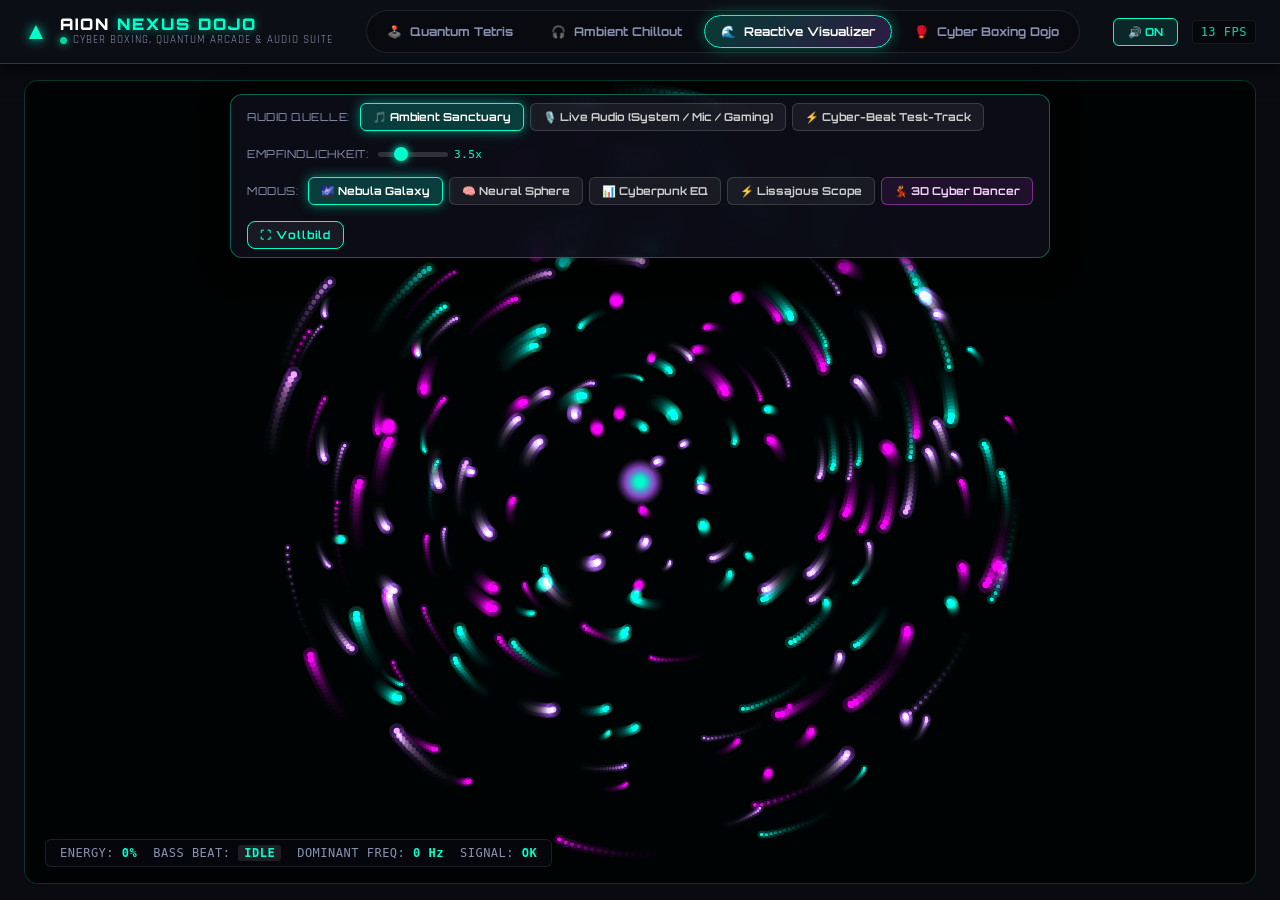
==== commit f5efdea2: "feat(dojo): add 3D Cyber Dancer mode with 5 audio-reactive avatars and beat synchronization" ====
--- a/dojo/index.html
+++ b/dojo/index.html
@@ -271,6 +271,17 @@
                         <button class="vis-mode-btn" data-mode="sphere">🧠 Neural Sphere</button>
                         <button class="vis-mode-btn" data-mode="bars">📊 Cyberpunk EQ</button>
                         <button class="vis-mode-btn" data-mode="lissajous">⚡ Lissajous Scope</button>
+                        <button class="vis-mode-btn dance-accent" data-mode="dance3d">💃 3D Cyber Dancer</button>
+                    </div>
+
+                    <!-- 3D Dancer Selection Bar -->
+                    <div id="vis-dancer-bar" class="vis-dancer-group" style="display: none;">
+                        <span class="vis-label">3D DANCER:</span>
+                        <button class="vis-dancer-btn active" data-model="miku">✨ Hatsune Miku</button>
+                        <button class="vis-dancer-btn" data-model="wednesday">🖤 Wednesday</button>
+                        <button class="vis-dancer-btn" data-model="stormtrooper">🪖 Stormtrooper</button>
+                        <button class="vis-dancer-btn" data-model="chicken">🐔 Skeleton Chicken</button>
+                        <button class="vis-dancer-btn" data-model="hiphop">🔥 Hip-Hop Boy</button>
                     </div>
 
                     <div class="vis-action-group">
@@ -281,6 +292,14 @@
                 <!-- Main Reactive Canvas -->
                 <div class="vis-canvas-container">
                     <canvas id="visualizer-canvas"></canvas>
+                    <canvas id="visualizer-3d-canvas" style="display: none; position: absolute; top: 0; left: 0; width: 100%; height: 100%;"></canvas>
+                    <div id="vis-3d-hint" style="display: none; position: absolute; bottom: 12px; right: 16px; font-family: monospace; font-size: 11px; color: rgba(0, 255, 204, 0.8); pointer-events: none; z-index: 10; text-shadow: 0 0 8px rgba(0,255,204,0.6);">
+                        🖱️ DRAG: 3D-KAMERA DREHEN | SCROLL: ZOOM
+                    </div>
+                    <div id="vis-3d-loading" style="display: none; position: absolute; top: 50%; left: 50%; transform: translate(-50%, -50%); background: rgba(8, 10, 18, 0.92); border: 1px solid var(--cyan); border-radius: 10px; padding: 14px 28px; color: #fff; font-family: var(--font-heading); font-size: 13px; z-index: 30; box-shadow: 0 0 25px rgba(0, 255, 204, 0.6); pointer-events: none; text-align: center;">
+                        <span style="font-size: 20px; display: block; margin-bottom: 6px;">⚡</span>
+                        <span id="vis-3d-loading-text">LADE 3D AVATAR...</span>
+                    </div>
                     <div id="vis-hud">
                         <div class="hud-item"><span class="hud-lbl">ENERGY:</span> <span id="hud-energy">0%</span></div>
                         <div class="hud-item"><span class="hud-lbl">BASS BEAT:</span> <span id="hud-beat" class="beat-pill">IDLE</span></div>
@@ -457,6 +476,8 @@
     <div id="toast-container"></div>
 
     <!-- Scripts -->
+    <script src="lib/three.min.js"></script>
+    <script src="lib/GLTFLoader.js"></script>
     <script src="ambient.js"></script>
     <script src="visualizer.js"></script>
     <script src="tetris.js"></script>
--- a/dojo/style.css
+++ b/dojo/style.css
@@ -840,6 +840,67 @@
     border-color: var(--cyan);
     color: #fff;
     box-shadow: 0 0 12px rgba(0, 255, 204, 0.5);
+}
+
+.vis-mode-btn.dance-accent {
+    border-color: rgba(217, 70, 239, 0.5);
+    background: rgba(217, 70, 239, 0.1);
+    color: #f5d0fe;
+}
+
+.vis-mode-btn.dance-accent:hover {
+    border-color: #d946ef;
+    background: rgba(217, 70, 239, 0.25);
+    color: #fff;
+}
+
+.vis-mode-btn.dance-accent.active {
+    background: rgba(217, 70, 239, 0.35);
+    border-color: #d946ef;
+    color: #fff;
+    box-shadow: 0 0 16px rgba(217, 70, 239, 0.7);
+}
+
+.vis-dancer-group {
+    display: flex;
+    align-items: center;
+    gap: 8px;
+    width: 100%;
+    padding-top: 6px;
+    border-top: 1px dashed rgba(217, 70, 239, 0.3);
+    animation: fadeInDancer 0.3s ease-out;
+}
+
+@keyframes fadeInDancer {
+    from { opacity: 0; transform: translateY(-4px); }
+    to { opacity: 1; transform: translateY(0); }
+}
+
+.vis-dancer-btn {
+    background: rgba(255, 255, 255, 0.05);
+    border: 1px solid rgba(217, 70, 239, 0.35);
+    color: #d8b4fe;
+    font-family: var(--font-heading);
+    font-size: 11px;
+    font-weight: 700;
+    padding: 5px 12px;
+    border-radius: 6px;
+    cursor: pointer;
+    transition: all 0.2s;
+    white-space: nowrap;
+}
+
+.vis-dancer-btn:hover {
+    border-color: #d946ef;
+    color: #fff;
+    background: rgba(217, 70, 239, 0.2);
+}
+
+.vis-dancer-btn.active {
+    background: rgba(217, 70, 239, 0.35);
+    border-color: #d946ef;
+    color: #fff;
+    box-shadow: 0 0 14px rgba(217, 70, 239, 0.6);
 }
 
 .vis-canvas-container {
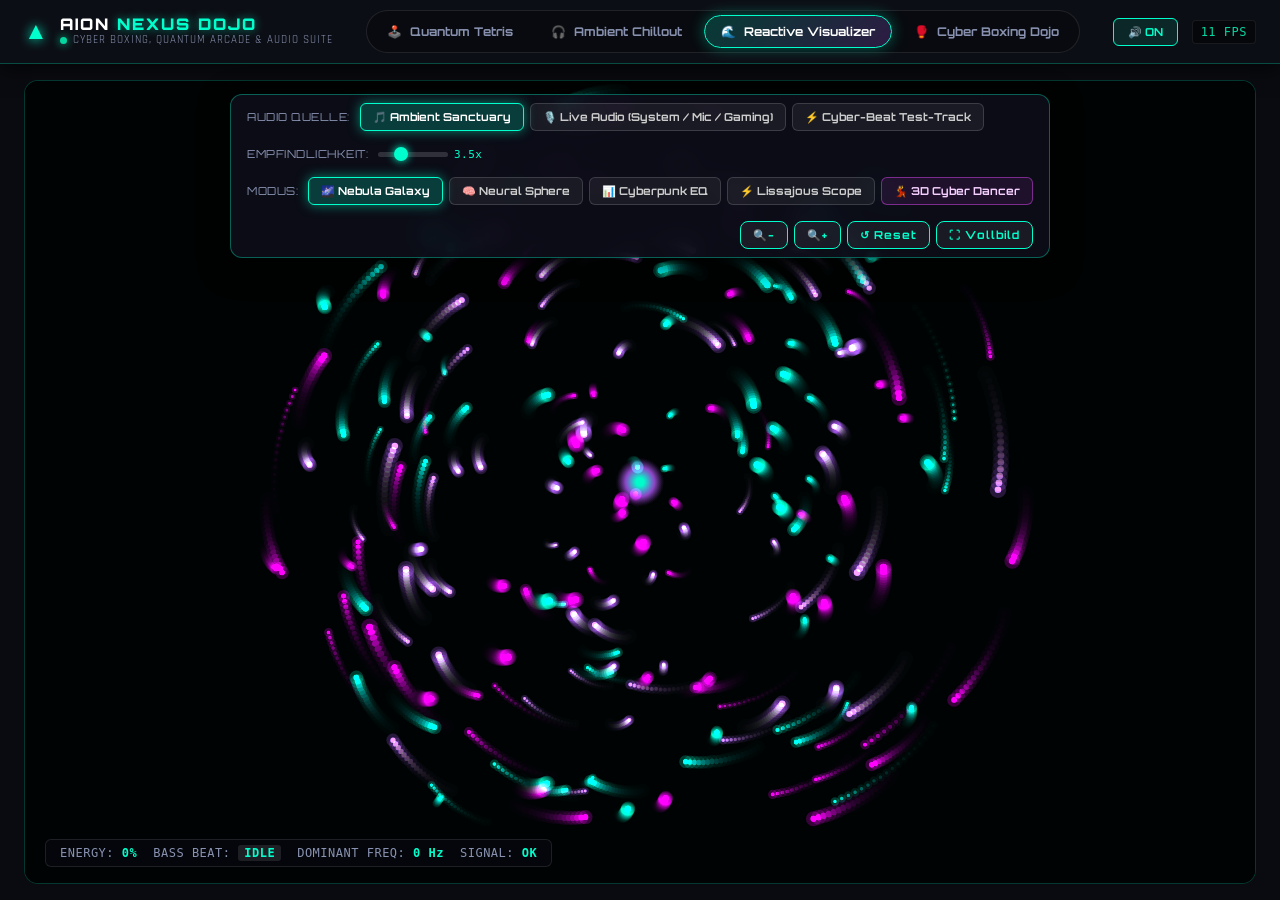
==== commit 129a7f35: "fix(visualizer): calibrate avatar scaling & ground alignment, fix missing models, massively expand z" ====
--- a/dojo/index.html
+++ b/dojo/index.html
@@ -285,6 +285,9 @@
                     </div>
 
                     <div class="vis-action-group">
+                        <button id="btn-vis-zoom-out" class="cyber-btn sm outline" title="Zoom Out (Weiter weg / Weitwinkel)">🔍−</button>
+                        <button id="btn-vis-zoom-in" class="cyber-btn sm outline" title="Zoom In (Näher ran)">🔍+</button>
+                        <button id="btn-vis-cam-reset" class="cyber-btn sm outline" title="Kamera Reset">↺ Reset</button>
                         <button id="btn-vis-fullscreen" class="cyber-btn sm outline" title="Toggle Fullscreen">⛶ Vollbild</button>
                     </div>
                 </div>
@@ -293,8 +296,8 @@
                 <div class="vis-canvas-container">
                     <canvas id="visualizer-canvas"></canvas>
                     <canvas id="visualizer-3d-canvas" style="display: none; position: absolute; top: 0; left: 0; width: 100%; height: 100%;"></canvas>
-                    <div id="vis-3d-hint" style="display: none; position: absolute; bottom: 12px; right: 16px; font-family: monospace; font-size: 11px; color: rgba(0, 255, 204, 0.8); pointer-events: none; z-index: 10; text-shadow: 0 0 8px rgba(0,255,204,0.6);">
-                        🖱️ DRAG: 3D-KAMERA DREHEN | SCROLL: ZOOM
+                    <div id="vis-3d-hint" style="display: none; position: absolute; bottom: 12px; right: 16px; font-family: monospace; font-size: 11px; color: rgba(0, 255, 204, 0.85); pointer-events: none; z-index: 10; text-shadow: 0 0 8px rgba(0,255,204,0.6);">
+                        🖱️ DRAG: 3D-DREHEN | SCROLL / [🔍−/🔍+]: WEITWINKEL-ZOOM (0.6m – 25m)
                     </div>
                     <div id="vis-3d-loading" style="display: none; position: absolute; top: 50%; left: 50%; transform: translate(-50%, -50%); background: rgba(8, 10, 18, 0.92); border: 1px solid var(--cyan); border-radius: 10px; padding: 14px 28px; color: #fff; font-family: var(--font-heading); font-size: 13px; z-index: 30; box-shadow: 0 0 25px rgba(0, 255, 204, 0.6); pointer-events: none; text-align: center;">
                         <span style="font-size: 20px; display: block; margin-bottom: 6px;">⚡</span>
--- a/dojo/style.css
+++ b/dojo/style.css
@@ -859,6 +859,13 @@
     border-color: #d946ef;
     color: #fff;
     box-shadow: 0 0 16px rgba(217, 70, 239, 0.7);
+}
+
+.vis-action-group {
+    display: flex;
+    align-items: center;
+    gap: 6px;
+    margin-left: auto;
 }
 
 .vis-dancer-group {
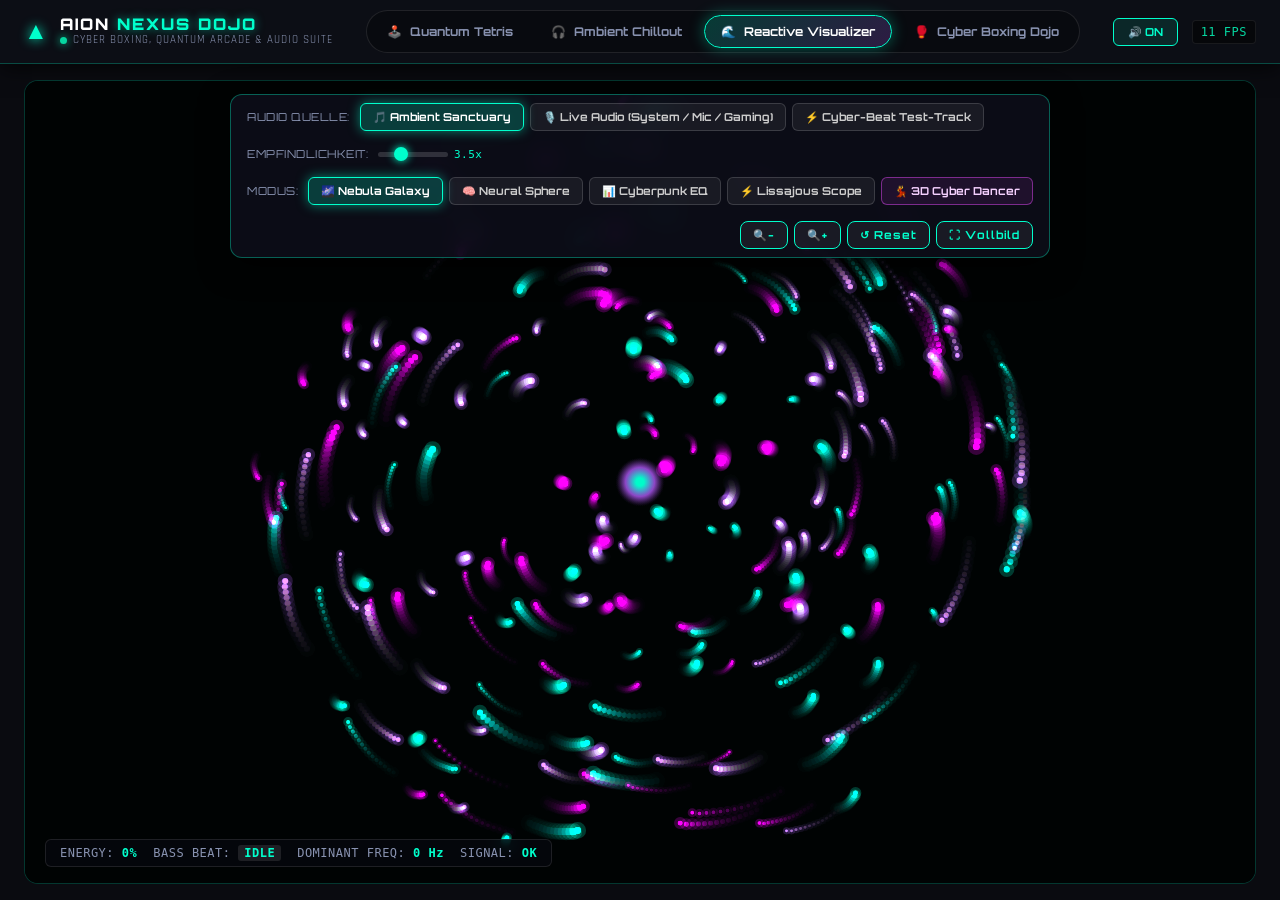
==== commit 5ea3435a: "feat(dojo): add DJ Deep Bass Engine (808 sub-kick, rolling sub-bassline, sub-drive, grooves & auto-d" ====
--- a/dojo/index.html
+++ b/dojo/index.html
@@ -4,7 +4,7 @@
     <meta charset="UTF-8">
     <meta name="viewport" content="width=device-width, initial-scale=1.0, maximum-scale=1.0, user-scalable=no">
     <title>AION NEXUS Dojo & Creative Lab</title>
-    <link rel="stylesheet" href="style.css">
+    <link rel="stylesheet" href="style.css?v=20261113">
     <link rel="preconnect" href="https://fonts.googleapis.com">
     <link rel="preconnect" href="https://fonts.gstatic.com" crossorigin>
     <link href="https://fonts.googleapis.com/css2?family=Orbitron:wght@500;700;900&family=Rajdhani:wght@500;600;700&display=swap" rel="stylesheet">
@@ -159,10 +159,37 @@
                         <button class="preset-pill" data-preset="stellar_rain">🌧️ Stellar Rain & Wind</button>
                         <button class="preset-pill" data-preset="cyber_aurora">✨ Cyber Aurora Pad</button>
                         <button class="preset-pill" data-preset="zen_temple">⛩️ Zen Bell Sanctuary</button>
-                    </div>
-                </div>
-
-                <!-- Sliders Grid -->
+                        <button class="preset-pill dj-preset" data-preset="dj_dub">🔊 Deep Dub Club (DJ)</button>
+                        <button class="preset-pill dj-preset" data-preset="dj_cyber">⚡ Cyber Bass Drop (DJ)</button>
+                        <button class="preset-pill dj-preset" data-preset="dj_quake">🌋 Earthquake 34Hz Sub (DJ)</button>
+                    </div>
+
+                    <!-- DJ Deep Bass & Groove Console -->
+                    <div class="dj-bass-console">
+                        <div class="dj-console-group">
+                            <span class="preset-label">DJ GROOVE:</span>
+                            <button class="groove-pill active" data-groove="deepdub">🎧 Deep Dub</button>
+                            <button class="groove-pill" data-groove="rolling">⚡ Rolling Bass</button>
+                            <button class="groove-pill" data-groove="halftime">🌌 808 Halftime</button>
+                            <button class="groove-pill" data-groove="heartbeat">🫀 Heartbeat</button>
+                        </div>
+                        <div class="dj-console-sliders">
+                            <div class="dj-mini-ctrl">
+                                <span class="dj-mini-lbl">BPM</span>
+                                <input type="range" id="slider-dj-bpm" min="60" max="138" value="112" class="dj-mini-slider">
+                                <span id="val-dj-bpm" class="dj-mini-val">112</span>
+                            </div>
+                            <div class="dj-mini-ctrl">
+                                <span class="dj-mini-lbl">TIEFBASS HZ</span>
+                                <input type="range" id="slider-dj-subfreq" min="30" max="60" value="38" class="dj-mini-slider bass">
+                                <span id="val-dj-subfreq" class="dj-mini-val bass">38 Hz</span>
+                            </div>
+                        </div>
+                        <button id="btn-dj-bassdrop" class="cyber-btn sm drop-btn" title="Trigger DJ Sub-Bass Filter Sweep & Drop">⚡ BASS DROP</button>
+                    </div>
+                </div>
+
+                <!-- Sliders Grid (3x3 Symmetrical Matrix) -->
                 <div class="channel-grid">
                     <!-- Layer 1: Cosmic Drone -->
                     <div class="channel-card">
@@ -171,7 +198,7 @@
                             <h4>Cosmic Sub-Bass Drone</h4>
                             <span class="ch-val" id="val-drone">65%</span>
                         </div>
-                        <p class="ch-desc">Warme, schwebende Tiefbass-Resonanz (45–65 Hz)</p>
+                        <p class="ch-desc">Warme, schwebende Tiefbass-Resonanz (32–55 Hz Sub-Oktave)</p>
                         <input type="range" id="slider-drone" min="0" max="100" value="65" class="ch-slider">
                         <div class="ch-tags"><span>warm</span><span>grounding</span></div>
                     </div>
@@ -234,6 +261,42 @@
                         <p class="ch-desc">Zufällig perlende pentatonische Glocken mit langem Nachhall</p>
                         <input type="range" id="slider-chimes" min="0" max="100" value="45" class="ch-slider gold">
                         <div class="ch-tags"><span>sparkle</span><span>zen</span></div>
+                    </div>
+
+                    <!-- Layer 7: DJ Deep 808 Sub-Kick -->
+                    <div class="channel-card highlight-bass">
+                        <div class="channel-header">
+                            <span class="ch-badge bass">808 KICK</span>
+                            <h4>DJ Deep 808 Sub-Kick</h4>
+                            <span class="ch-val" id="val-subkick">60%</span>
+                        </div>
+                        <p class="ch-desc">Ultratiefes 808-Fundament (30–55 Hz) mit druckvollem Club-Punch</p>
+                        <input type="range" id="slider-subkick" min="0" max="100" value="60" class="ch-slider bass">
+                        <div class="ch-tags"><span>808 sub</span><span>club punch</span></div>
+                    </div>
+
+                    <!-- Layer 8: Rolling Deep DJ Bassline -->
+                    <div class="channel-card highlight-bass">
+                        <div class="channel-header">
+                            <span class="ch-badge bass">DEEP BASS</span>
+                            <h4>Rolling DJ Sub-Bassline</h4>
+                            <span class="ch-val" id="val-bassline">65%</span>
+                        </div>
+                        <p class="ch-desc">Harmonische Analog-Tiefbass-Sequenz mit Resonanz & Sidechain-Pump</p>
+                        <input type="range" id="slider-bassline" min="0" max="100" value="65" class="ch-slider bass">
+                        <div class="ch-tags"><span>sub groove</span><span>sidechain</span></div>
+                    </div>
+
+                    <!-- Layer 9: Analog Sub-Harmonic Drive -->
+                    <div class="channel-card highlight-amber">
+                        <div class="channel-header">
+                            <span class="ch-badge amber">SUB BOOST</span>
+                            <h4>Analog Sub-Harmonic Drive</h4>
+                            <span class="ch-val" id="val-subdrive">70%</span>
+                        </div>
+                        <p class="ch-desc">Low-Shelf Tiefbass-Boost (+11 dB @ 68 Hz) & warme Röhrensättigung</p>
+                        <input type="range" id="slider-subdrive" min="0" max="100" value="70" class="ch-slider amber">
+                        <div class="ch-tags"><span>low-shelf</span><span>warmth</span></div>
                     </div>
                 </div>
 
@@ -481,8 +544,8 @@
     <!-- Scripts -->
     <script src="lib/three.min.js"></script>
     <script src="lib/GLTFLoader.js"></script>
-    <script src="ambient.js"></script>
-    <script src="visualizer.js"></script>
+    <script src="ambient.js?v=20261113"></script>
+    <script src="visualizer.js?v=20261113"></script>
     <script src="tetris.js"></script>
     <script src="boxing.js"></script>
     <script src="app.js"></script>
--- a/dojo/style.css
+++ b/dojo/style.css
@@ -595,6 +595,147 @@
     box-shadow: 0 0 12px rgba(255, 0, 255, 0.4);
 }
 
+.preset-pill.dj-preset {
+    border-color: rgba(255, 51, 102, 0.4);
+    color: #ff99b8;
+}
+
+.preset-pill.dj-preset.active {
+    background: rgba(255, 51, 102, 0.28);
+    border-color: var(--red);
+    color: #fff;
+    box-shadow: 0 0 14px rgba(255, 51, 102, 0.55);
+}
+
+/* DJ Deep Bass & Groove Console */
+.dj-bass-console {
+    display: flex;
+    align-items: center;
+    justify-content: space-between;
+    flex-wrap: wrap;
+    gap: 12px;
+    border-top: 1px solid rgba(255, 51, 102, 0.22);
+    margin-top: 12px;
+    padding-top: 12px;
+}
+
+.dj-console-group {
+    display: flex;
+    align-items: center;
+    gap: 6px;
+    flex-wrap: wrap;
+}
+
+.groove-pill {
+    background: rgba(255, 255, 255, 0.04);
+    border: 1px solid rgba(255, 51, 102, 0.25);
+    color: #ccc;
+    font-family: var(--font-body);
+    font-size: 12.5px;
+    font-weight: 600;
+    padding: 4px 10px;
+    border-radius: 14px;
+    cursor: pointer;
+    transition: all 0.2s;
+}
+
+.groove-pill:hover {
+    color: #fff;
+    border-color: rgba(255, 51, 102, 0.65);
+}
+
+.groove-pill.active {
+    background: linear-gradient(135deg, rgba(255, 51, 102, 0.35) 0%, rgba(255, 136, 0, 0.28) 100%);
+    border-color: var(--red);
+    color: #fff;
+    box-shadow: 0 0 12px rgba(255, 51, 102, 0.45);
+}
+
+.dj-console-sliders {
+    display: flex;
+    align-items: center;
+    gap: 16px;
+    flex-wrap: wrap;
+}
+
+.dj-mini-ctrl {
+    display: flex;
+    align-items: center;
+    gap: 8px;
+    background: rgba(0, 0, 0, 0.35);
+    padding: 4px 10px;
+    border-radius: 8px;
+    border: 1px solid rgba(255, 255, 255, 0.08);
+}
+
+.dj-mini-lbl {
+    font-family: var(--font-heading);
+    font-size: 10px;
+    color: var(--text-muted);
+    letter-spacing: 0.8px;
+}
+
+.dj-mini-slider {
+    -webkit-appearance: none;
+    appearance: none;
+    width: 82px;
+    height: 4px;
+    background: rgba(255, 255, 255, 0.14);
+    border-radius: 2px;
+    outline: none;
+}
+
+.dj-mini-slider::-webkit-slider-thumb {
+    -webkit-appearance: none;
+    appearance: none;
+    width: 13px;
+    height: 13px;
+    border-radius: 50%;
+    background: var(--gold);
+    cursor: pointer;
+    box-shadow: 0 0 8px var(--gold);
+}
+
+.dj-mini-slider.bass::-webkit-slider-thumb {
+    background: var(--red);
+    box-shadow: 0 0 8px var(--red);
+}
+
+.dj-mini-val {
+    font-family: monospace;
+    font-size: 12px;
+    font-weight: bold;
+    color: var(--gold);
+    min-width: 34px;
+    text-align: right;
+}
+
+.dj-mini-val.bass {
+    color: var(--red);
+    min-width: 42px;
+}
+
+.cyber-btn.drop-btn {
+    background: linear-gradient(135deg, #ff3366 0%, #ff7b00 100%);
+    border: none;
+    color: #fff;
+    box-shadow: 0 0 16px rgba(255, 51, 102, 0.55);
+}
+
+.cyber-btn.drop-btn:hover {
+    box-shadow: 0 0 26px rgba(255, 51, 102, 0.9);
+    transform: scale(1.04);
+}
+
+.cyber-btn.drop-btn.dropping {
+    animation: bassDropPulse 0.35s infinite alternate;
+}
+
+@keyframes bassDropPulse {
+    from { box-shadow: 0 0 12px rgba(255, 209, 102, 0.7); transform: scale(1.0); }
+    to { box-shadow: 0 0 32px rgba(255, 51, 102, 1.0); transform: scale(1.07); }
+}
+
 .channel-grid {
     display: grid;
     grid-template-columns: repeat(auto-fit, minmax(320px, 1fr));
@@ -621,6 +762,25 @@
     border-color: rgba(157, 78, 221, 0.4);
 }
 
+.channel-card.highlight-bass {
+    border-color: rgba(255, 51, 102, 0.42);
+    background: linear-gradient(160deg, rgba(24, 12, 22, 0.9) 0%, rgba(16, 18, 28, 0.88) 100%);
+}
+
+.channel-card.highlight-bass:hover {
+    border-color: rgba(255, 51, 102, 0.8);
+    box-shadow: 0 6px 24px rgba(255, 51, 102, 0.18);
+}
+
+.channel-card.highlight-amber {
+    border-color: rgba(255, 136, 0, 0.4);
+    background: linear-gradient(160deg, rgba(24, 18, 12, 0.9) 0%, rgba(16, 18, 28, 0.88) 100%);
+}
+
+.channel-card.highlight-amber:hover {
+    border-color: rgba(255, 170, 51, 0.8);
+}
+
 .channel-header {
     display: flex;
     align-items: center;
@@ -657,6 +817,16 @@
 .ch-badge.gold {
     background: rgba(255, 209, 102, 0.2);
     color: var(--gold);
+}
+
+.ch-badge.bass {
+    background: rgba(255, 51, 102, 0.22);
+    color: #ff4d79;
+}
+
+.ch-badge.amber {
+    background: rgba(255, 136, 0, 0.22);
+    color: #ff9e2c;
 }
 
 .ch-val {
@@ -707,6 +877,16 @@
 .ch-slider.gold::-webkit-slider-thumb {
     background: var(--gold);
     box-shadow: 0 0 10px var(--gold);
+}
+
+.ch-slider.bass::-webkit-slider-thumb {
+    background: var(--red);
+    box-shadow: 0 0 10px var(--red);
+}
+
+.ch-slider.amber::-webkit-slider-thumb {
+    background: #ff9e2c;
+    box-shadow: 0 0 10px #ff9e2c;
 }
 
 .ch-tags {
